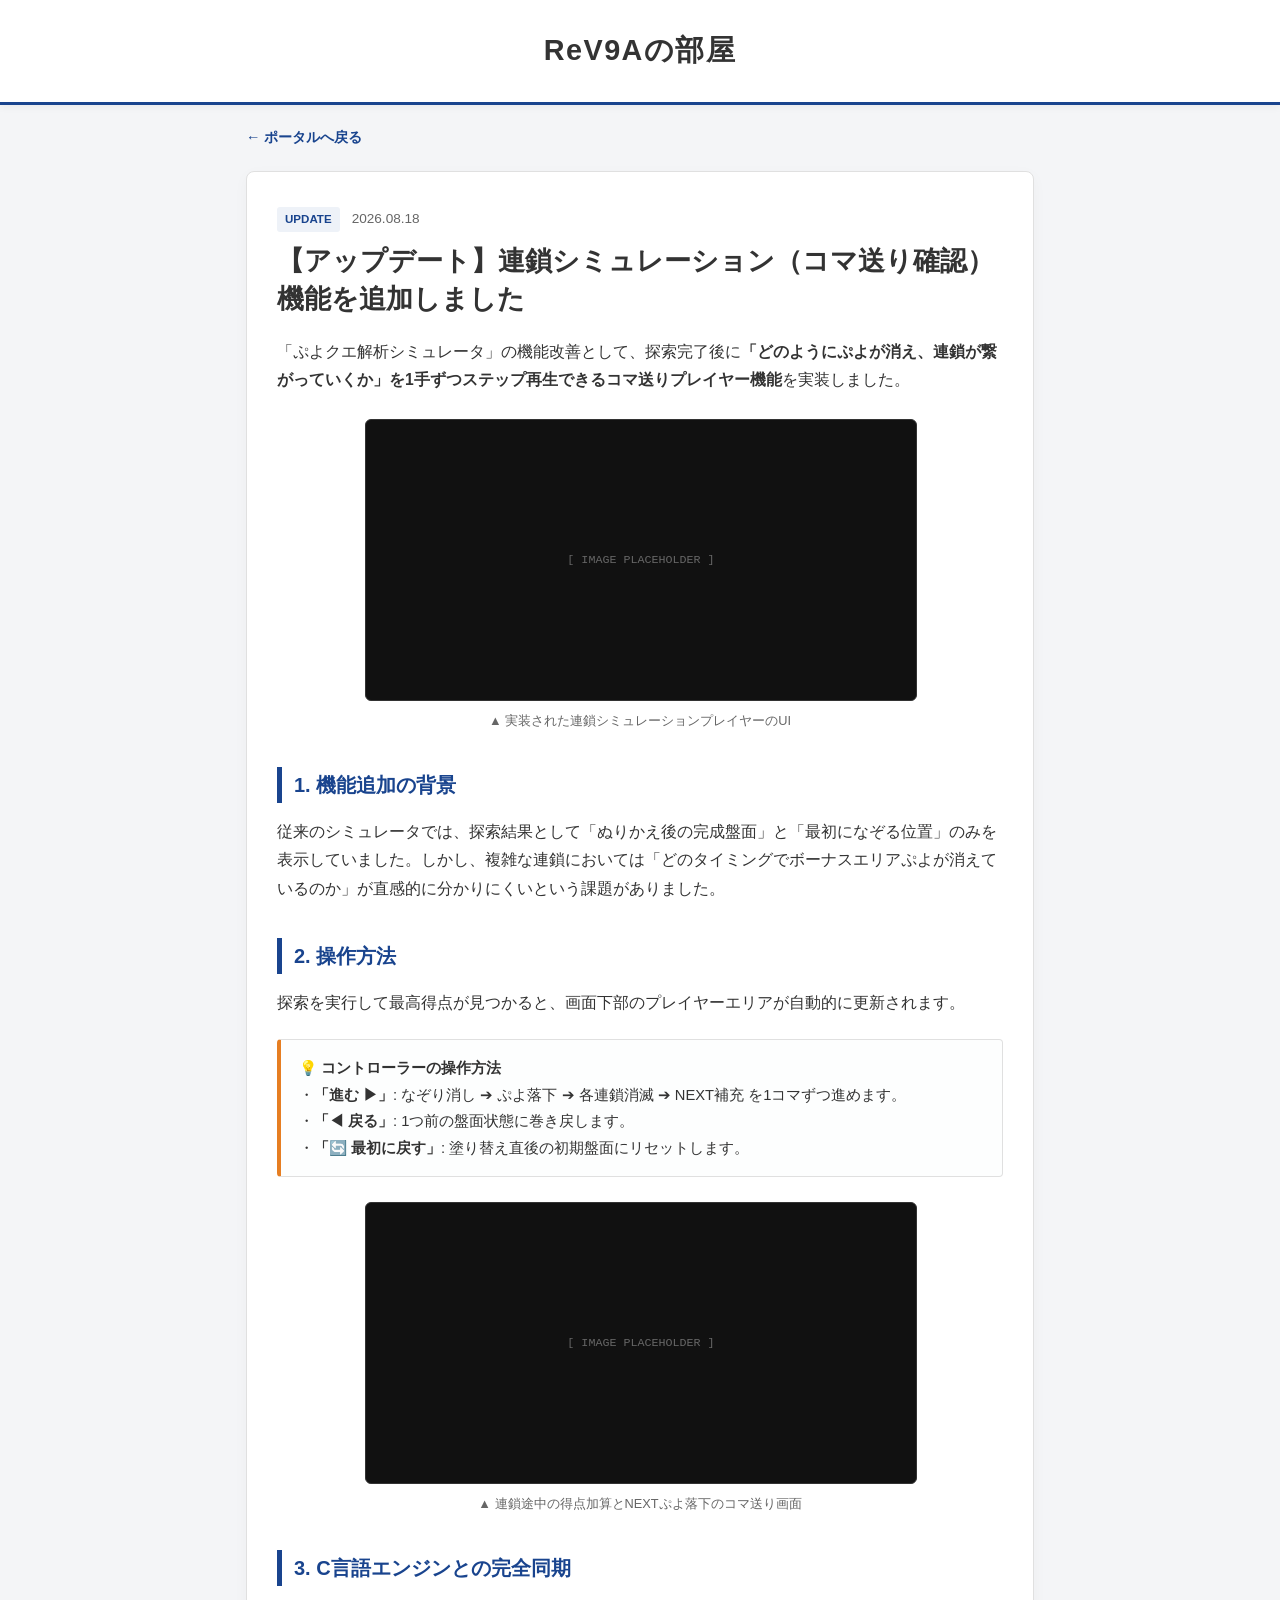
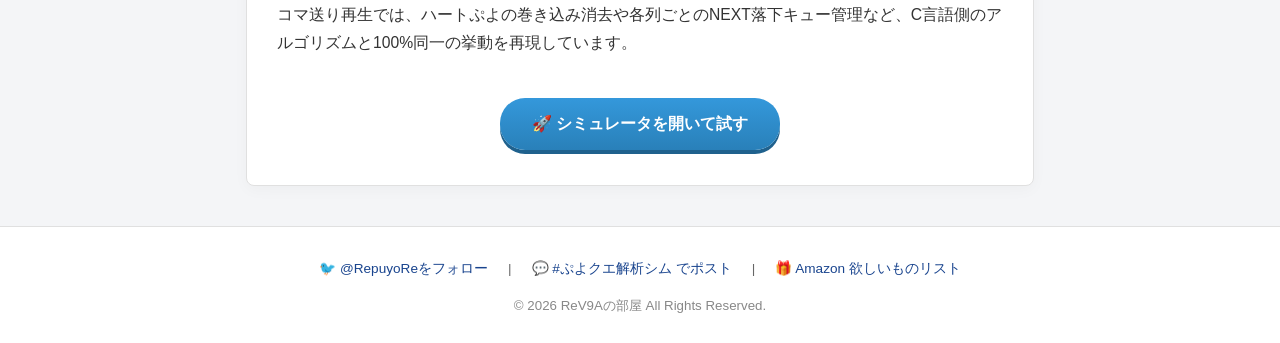
==== news20260818.html @ afbbd6d9 "Update news20260818.html" ====
<!doctype html>
<html lang="ja">
<head>
    <meta charset="utf-8">
    <meta name="viewport" content="width=device-width, initial-scale=1.0, viewport-fit=cover">
    <title>【アップデート】連鎖シミュレーション（コマ送り確認）機能を追加しました | ReV9Aの部屋</title>
    <!-- 🚀 ここで news.css を読み込む -->
    <link rel="stylesheet" href="news.css">
</head>
<body>

    <!-- ヘッダー -->
    <header>
        <div class="wrap">
            <a href="index.html" class="site-title">ReV9Aの部屋</a>
        </div>
    </header>

    <main class="wrap">
        <div class="nav-back">
            <a href="index.html">← ポータルへ戻る</a>
        </div>

        <article class="article-container">
            <!-- 🏷️ タグと日付 -->
            <div class="post-meta">
                <span class="post-tag">UPDATE</span>
                <time>2026.08.18</time>
            </div>

            <!-- 📝 記事タイトル -->
            <h1 class="entry-title">【アップデート】連鎖シミュレーション（コマ送り確認）機能を追加しました</h1>

            <p>
                「ぷよクエ解析シミュレータ」の機能改善として、探索完了後に<strong>「どのようにぷよが消え、連鎖が繋がっていくか」を1手ずつステップ再生できるコマ送りプレイヤー機能</strong>を実装しました。
            </p>

            <!-- 🖼️ 写真・画像エリア（class="img-box" で囲むだけ） -->
            <div class="img-box">
                <div class="box">[ IMAGE PLACEHOLDER ]</div>
                <div class="caption">▲ 実装された連鎖シミュレーションプレイヤーのUI</div>
            </div>

            <h2>1. 機能追加の背景</h2>
            <p>
                従来のシミュレータでは、探索結果として「ぬりかえ後の完成盤面」と「最初になぞる位置」のみを表示していました。しかし、複雑な連鎖においては「どのタイミングでボーナスエリアぷよが消えているのか」が直感的に分かりにくいという課題がありました。
            </p>

            <h2>2. 操作方法</h2>
            <p>
                探索を実行して最高得点が見つかると、画面下部のプレイヤーエリアが自動的に更新されます。
            </p>

            <!-- 💡 操作方法・ハイライト枠（class="info-box" で囲むだけ） -->
            <div class="info-box">
                <strong>💡 コントローラーの操作方法</strong><br>
                ・<strong>「進む ▶」</strong>: なぞり消し ➔ ぷよ落下 ➔ 各連鎖消滅 ➔ NEXT補充 を1コマずつ進めます。<br>
                ・<strong>「◀ 戻る」</strong>: 1つ前の盤面状態に巻き戻します。<br>
                ・<strong>「🔄 最初に戻す」</strong>: 塗り替え直後の初期盤面にリセットします。
            </div>

            <!-- 🖼️ 写真・画像エリア 2 -->
            <div class="img-box">
                <div class="box">[ IMAGE PLACEHOLDER ]</div>
                <div class="caption">▲ 連鎖途中の得点加算とNEXTぷよ落下のコマ送り画面</div>
            </div>

            <h2>3. C言語エンジンとの完全同期</h2>
            <p>
                コマ送り再生では、ハートぷよの巻き込み消去や各列ごとのNEXT落下キュー管理など、C言語側のアルゴリズムと100%同一の挙動を再現しています。
            </p>

            <!-- 🚀 シミュレータを開くリンク（class="sim-btn" で置くだけ） -->
            <div class="btn-area">
                <a href="puyotukai.html" class="sim-btn">🚀 シミュレータを開いて試す</a>
            </div>
        </article>
    </main>

    <!-- フッター -->
    <footer>
        <div class="wrap">
            <div class="footer-links">
                <a href="https://twitter.com/intent/follow?screen_name=RepuyoRe" target="_blank" rel="noopener noreferrer">🐦 @RepuyoReをフォロー</a>
                <span>|</span>
                <a href="https://twitter.com/intent/tweet?hashtags=ぷよクエ解析シム" target="_blank" rel="noopener noreferrer">💬 #ぷよクエ解析シム でポスト</a>
                <span>|</span>
                <a href="https://www.amazon.jp/hz/wishlist/ls/3PSSCX0U53CZP?ref_=wl_share" target="_blank" rel="noopener noreferrer">🎁 Amazon 欲しいものリスト</a>
            </div>
            <p class="copyright">© 2026 ReV9Aの部屋 All Rights Reserved.</p>
        </div>
    </footer>

</body>
</html>
---- news.css ----
/* ==========================================================================
   ReV9Aの部屋 - 記事共通スタイル (news.css)
   ========================================================================== */

:root {
    --key-color: #19448e;
    --bg-color: #f4f5f7;
    --card-bg: #ffffff;
    --text-color: #333333;
    --sub-text: #666666;
    --border-color: #e0e0e0;
    --hover-border: #f6a068;
    --accent-orange: #e67e22;
}

html {
    scroll-behavior: smooth;
}

body {
    margin: 0;
    padding: 0;
    background-color: var(--bg-color);
    color: var(--text-color);
    font-family: -apple-system, BlinkMacSystemFont, "Helvetica Neue", "Yu Gothic", YuGothic, Arial, sans-serif;
    line-height: 1.8;
}

a {
    text-decoration: none;
    color: inherit;
}

.wrap {
    max-width: 820px;
    margin: 0 auto;
    padding: 0 16px;
    box-sizing: border-box;
}

/* === ヘッダー === */
header {
    background-color: #ffffff;
    border-bottom: 3px solid var(--key-color);
    padding: 25px 0;
    text-align: center;
    box-shadow: 0 2px 8px rgba(0,0,0,0.05);
}

.site-title {
    margin: 0;
    font-size: 1.8em;
    font-weight: bold;
    color: var(--text-color);
    letter-spacing: 0.05em;
}

/* === 記事本体の白い枠 === */
.article-container {
    background: var(--card-bg);
    border: 1px solid var(--border-color);
    border-radius: 8px;
    padding: 35px 30px;
    margin: 20px auto 40px auto;
    box-shadow: 0 4px 15px rgba(0,0,0,0.03);
    box-sizing: border-box;
}

/* === メタ情報（タグ・日付） === */
.post-meta {
    font-size: 0.85em;
    color: var(--sub-text);
    display: flex;
    gap: 12px;
    align-items: center;
    margin-bottom: 10px;
}

.post-tag {
    background: #eef2f8;
    color: var(--key-color);
    padding: 2px 8px;
    border-radius: 3px;
    font-weight: bold;
    font-size: 0.85em;
}

/* === 記事タイトル・見出し・本文 === */
.entry-title {
    font-size: 1.7em;
    line-height: 1.4;
    color: var(--text-color);
    margin: 0 0 20px 0;
    font-weight: bold;
}

h2 {
    font-size: 1.25em;
    color: var(--key-color);
    border-left: 5px solid var(--key-color);
    padding-left: 12px;
    margin: 35px 0 15px 0;
}

h3 {
    font-size: 1.1em;
    margin: 25px 0 10px 0;
    color: #2c3e50;
}

p {
    margin: 0 0 1.4em 0;
    font-size: 0.98em;
}

ul, ol {
    margin: 0 0 1.4em 0;
    padding-left: 24px;
}

li {
    margin-bottom: 6px;
}

/* === ① 写真・画像エリア（黒四角） === */
.img-box {
    margin: 25px auto;
    text-align: center;
    max-width: 550px;
}

.img-box .box {
    width: 100%;
    height: 280px;
    background-color: #111111;
    border-radius: 6px;
    display: flex;
    align-items: center;
    justify-content: center;
    color: #666666;
    font-family: monospace;
    font-size: 0.9em;
    border: 1px solid #333333;
}

.img-box .caption {
    font-size: 0.8em;
    color: var(--sub-text);
    margin-top: 8px;
}

/* === ② 操作方法・ハイライト枠 === */
.info-box {
    background: #fdfefe;
    border: 1px solid var(--border-color);
    border-left: 4px solid var(--accent-orange);
    padding: 15px 18px;
    border-radius: 4px;
    margin: 20px 0;
    font-size: 0.92em;
}

/* === ③ シミュレータを開くボタン === */
.btn-area {
    text-align: center;
    margin-top: 40px;
}

.sim-btn {
    background: linear-gradient(to bottom, #3498db, #2980b9);
    color: #ffffff !important;
    padding: 12px 32px;
    border-radius: 25px;
    font-weight: bold;
    display: inline-block;
    box-shadow: 0 4px #1f618d;
    transition: transform 0.1s;
}

.sim-btn:active {
    transform: translateY(2px);
    box-shadow: 0 2px #1f618d;
}

/* === パンくずリンク === */
.nav-back {
    margin: 20px 0 10px 0;
    font-size: 0.9em;
}

.nav-back a {
    color: var(--key-color);
    font-weight: bold;
}

.nav-back a:hover {
    text-decoration: underline;
}

/* === フッター === */
footer {
    background-color: #ffffff;
    border-top: 1px solid var(--border-color);
    padding: 30px 0 25px 0;
    text-align: center;
    font-size: 0.85em;
    color: var(--sub-text);
}

.footer-links {
    display: flex;
    justify-content: center;
    gap: 20px;
    margin-bottom: 12px;
    flex-wrap: wrap;
}

.footer-links a {
    color: var(--key-color);
    font-weight: 500;
}

.footer-links a:hover {
    text-decoration: underline;
}

.copyright {
    margin: 0;
    color: #888888;
}

/* === スマホ表示調整 === */
@media screen and (max-width: 600px) {
    .article-container { padding: 25px 18px; }
    .entry-title { font-size: 1.4em; }
    .img-box .box { height: 200px; }
}
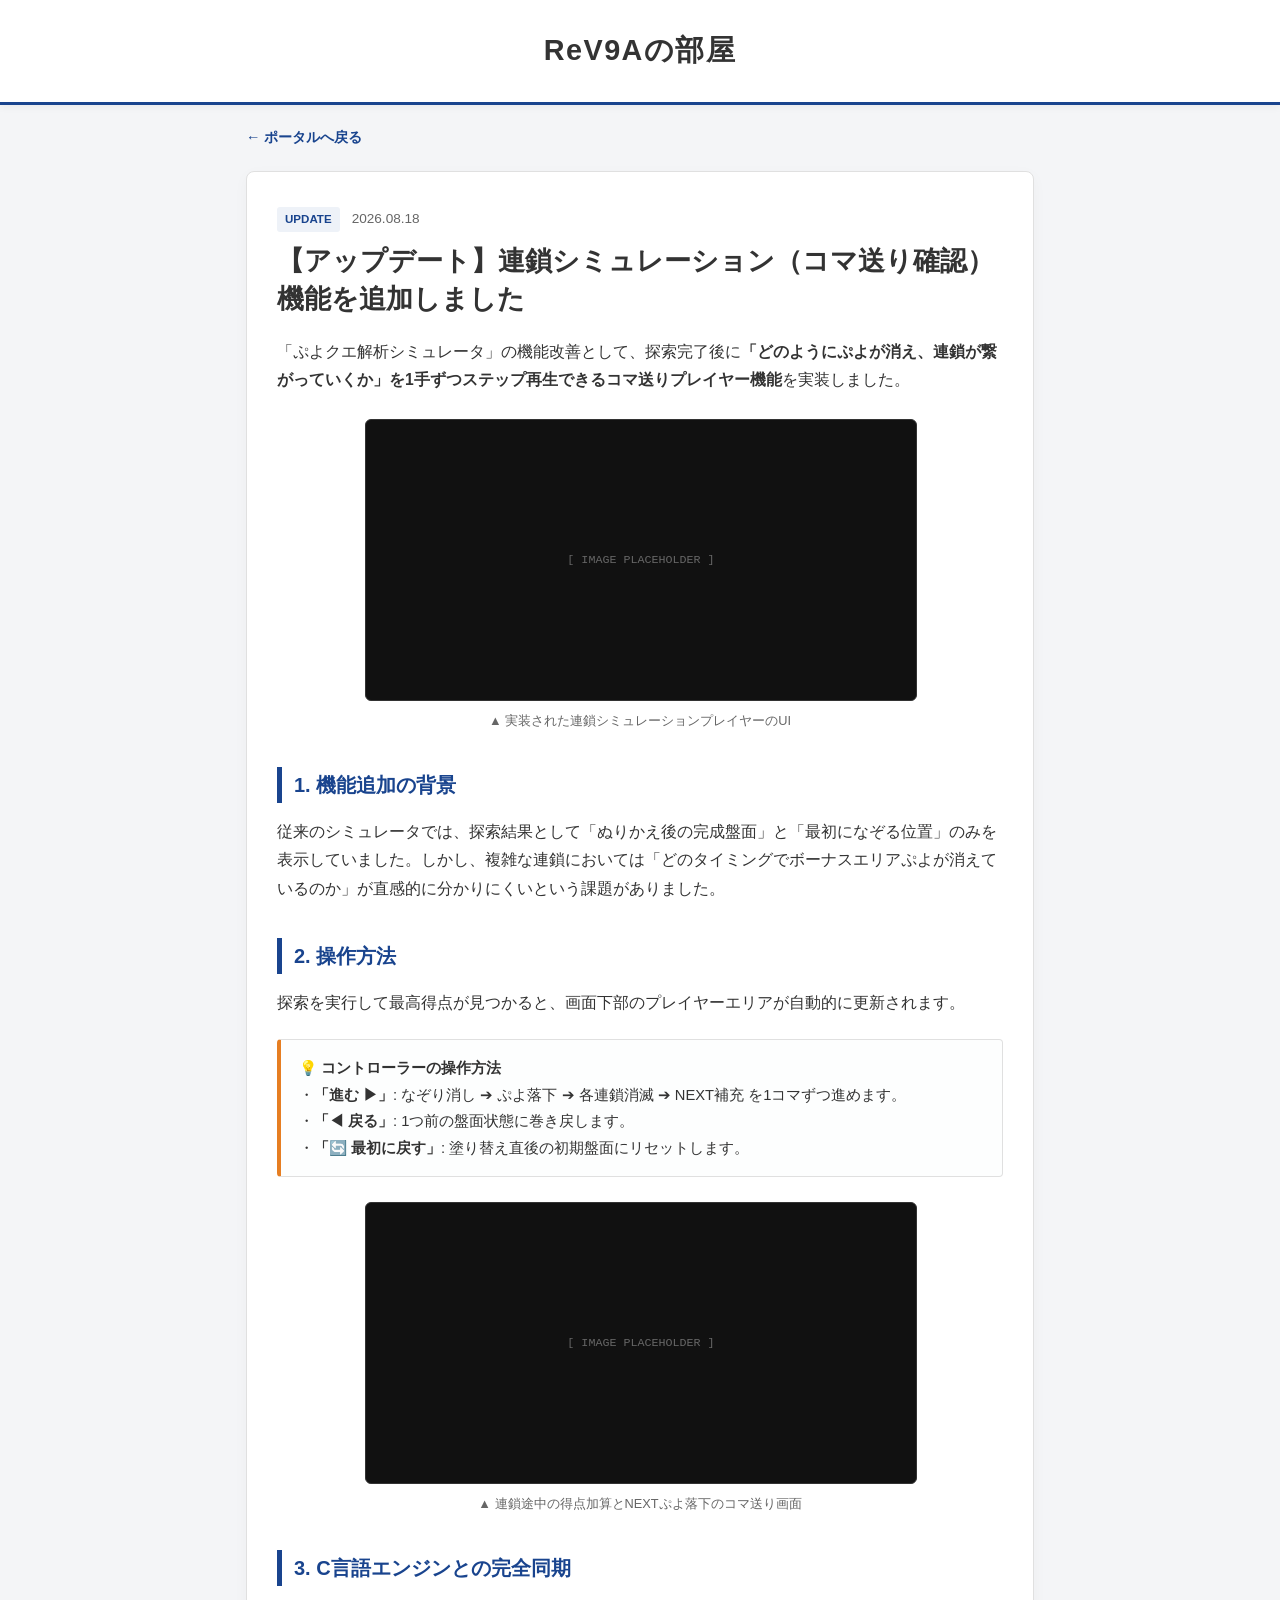
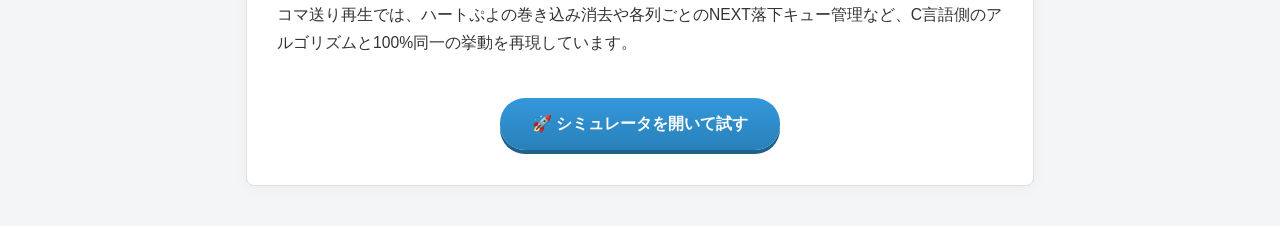
==== commit 18b2dd0b: "Update news20260818.html" ====
--- a/news20260818.html
+++ b/news20260818.html
@@ -77,19 +77,6 @@
         </article>
     </main>
 
-    <!-- フッター -->
-    <footer>
-        <div class="wrap">
-            <div class="footer-links">
-                <a href="https://twitter.com/intent/follow?screen_name=RepuyoRe" target="_blank" rel="noopener noreferrer">🐦 @RepuyoReをフォロー</a>
-                <span>|</span>
-                <a href="https://twitter.com/intent/tweet?hashtags=ぷよクエ解析シム" target="_blank" rel="noopener noreferrer">💬 #ぷよクエ解析シム でポスト</a>
-                <span>|</span>
-                <a href="https://www.amazon.jp/hz/wishlist/ls/3PSSCX0U53CZP?ref_=wl_share" target="_blank" rel="noopener noreferrer">🎁 Amazon 欲しいものリスト</a>
-            </div>
-            <p class="copyright">© 2026 ReV9Aの部屋 All Rights Reserved.</p>
-        </div>
-    </footer>
-
+    
 </body>
 </html>
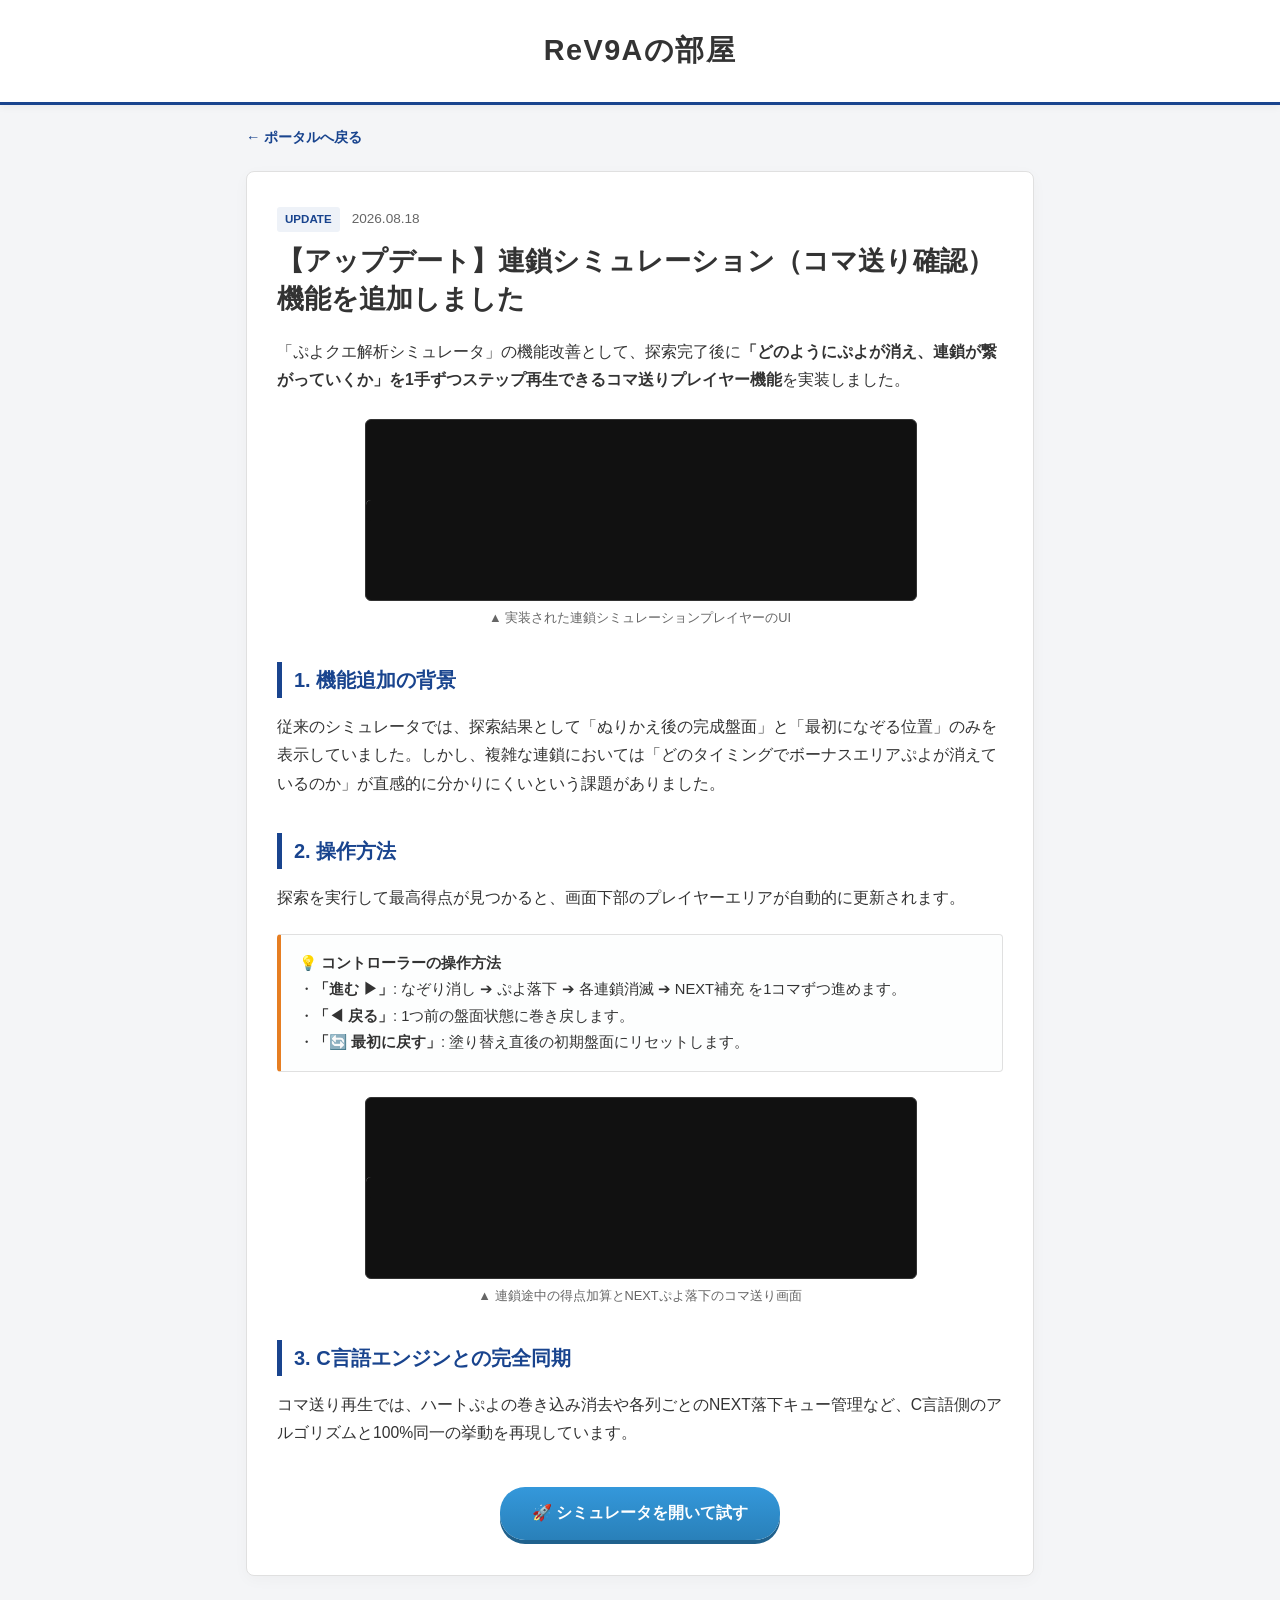
==== commit cd9137ac: "Update news20260818.html" ====
--- a/news20260818.html
+++ b/news20260818.html
@@ -35,9 +35,11 @@
                 「ぷよクエ解析シミュレータ」の機能改善として、探索完了後に<strong>「どのようにぷよが消え、連鎖が繋がっていくか」を1手ずつステップ再生できるコマ送りプレイヤー機能</strong>を実装しました。
             </p>
 
-            <!-- 🖼️ 写真・画像エリア（class="img-box" で囲むだけ） -->
+            <!-- 🖼️ 写真・画像エリア 1 -->
             <div class="img-box">
-                <div class="box">[ IMAGE PLACEHOLDER ]</div>
+                <div class="box">
+                    <img src="images/sim_ui.png" alt="実装された連鎖シミュレーションプレイヤーのUI">
+                </div>
                 <div class="caption">▲ 実装された連鎖シミュレーションプレイヤーのUI</div>
             </div>
 
@@ -61,7 +63,9 @@
 
             <!-- 🖼️ 写真・画像エリア 2 -->
             <div class="img-box">
-                <div class="box">[ IMAGE PLACEHOLDER ]</div>
+                <div class="box">
+                    <img src="images/sim_step.png" alt="連鎖途中の得点加算とNEXTぷよ落下のコマ送り画面">
+                </div>
                 <div class="caption">▲ 連鎖途中の得点加算とNEXTぷよ落下のコマ送り画面</div>
             </div>
 
--- a/news.css
+++ b/news.css
@@ -122,16 +122,17 @@
     margin-bottom: 6px;
 }
 
-/* === ① 写真・画像エリア（黒四角） === */
+/* === 写真・画像エリア（横幅基準で自動調整） === */
 .img-box {
     margin: 25px auto;
     text-align: center;
     max-width: 550px;
+    width: 100%;
 }
 
 .img-box .box {
     width: 100%;
-    height: 280px;
+    min-height: 180px;
     background-color: #111111;
     border-radius: 6px;
     display: flex;
@@ -141,13 +142,47 @@
     font-family: monospace;
     font-size: 0.9em;
     border: 1px solid #333333;
+    overflow: hidden;
+    position: relative;
+}
+
+/* 正常に読み込めた画像 */
+.img-box .box img {
+    width: 100%;
+    height: auto;
+    display: block;
+    border-radius: 5px;
+    position: relative;
+    z-index: 1;
+}
+
+/* 💡 画像が見つからない/壊れている時に黒四角と文字を生成 */
+.img-box .box img::before {
+    content: "[ IMAGE PLACEHOLDER ]";
+    display: flex;
+    align-items: center;
+    justify-content: center;
+    position: absolute;
+    top: 0;
+    left: 0;
+    width: 100%;
+    height: 100%;
+    min-height: 180px;
+    background-color: #111111;
+    color: #666666;
+    font-family: monospace;
+    font-size: 0.9em;
+    z-index: 2;
 }
 
 .img-box .caption {
     font-size: 0.8em;
     color: var(--sub-text);
     margin-top: 8px;
-}
+    line-height: 1.4;
+}
+
+
 
 /* === ② 操作方法・ハイライト枠 === */
 .info-box {
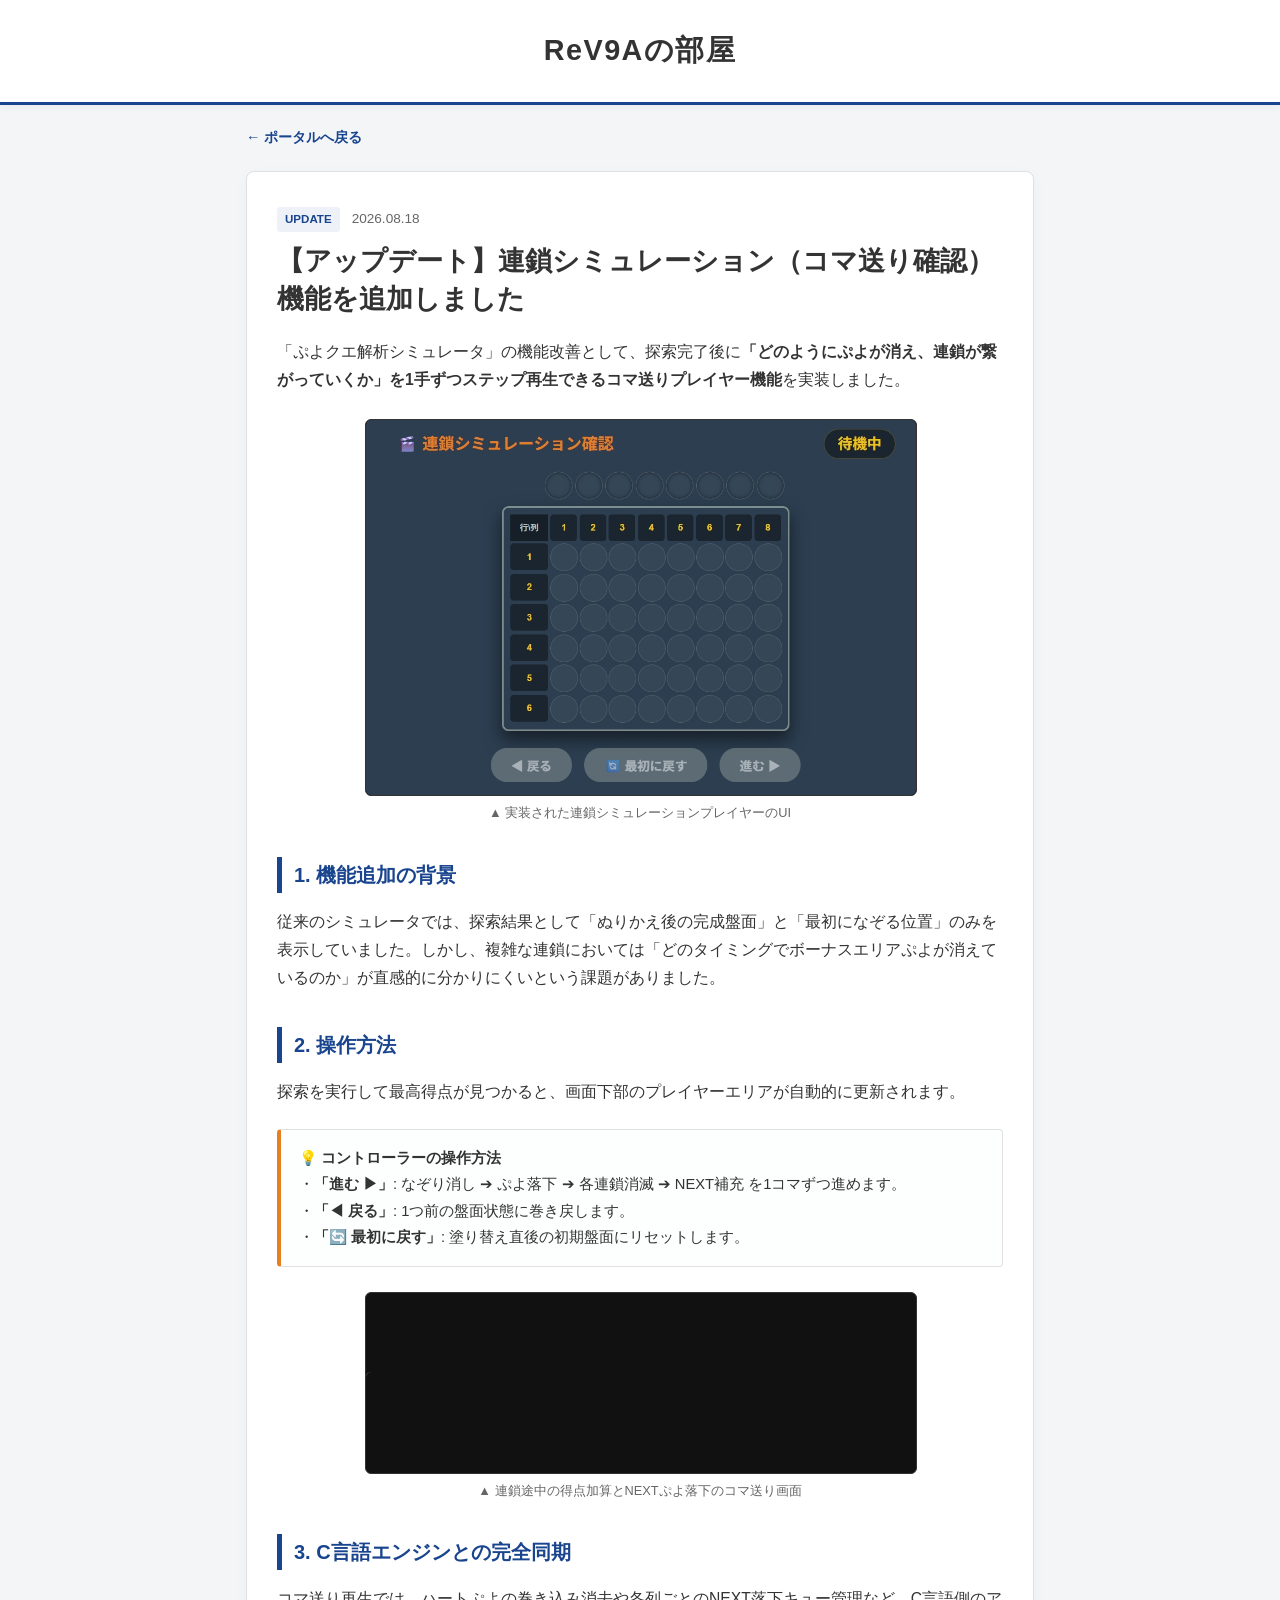
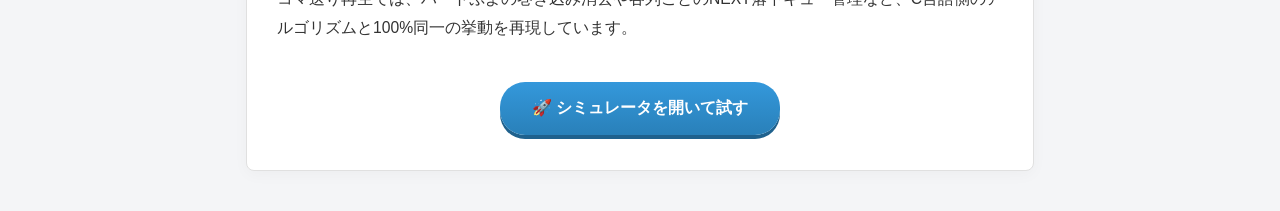
==== commit cce1f91f: "Update news20260818.html" ====
--- a/news20260818.html
+++ b/news20260818.html
@@ -38,7 +38,7 @@
             <!-- 🖼️ 写真・画像エリア 1 -->
             <div class="img-box">
                 <div class="box">
-                    <img src="images/sim_ui.png" alt="実装された連鎖シミュレーションプレイヤーのUI">
+                    <img src="image/スクリーンショット_19-8-2026_151921_re-v9-a-s-room-mt5byih5v-t104-osakas-projects.vercel.app.jpeg" alt="実装された連鎖シミュレーションプレイヤーのUI">
                 </div>
                 <div class="caption">▲ 実装された連鎖シミュレーションプレイヤーのUI</div>
             </div>
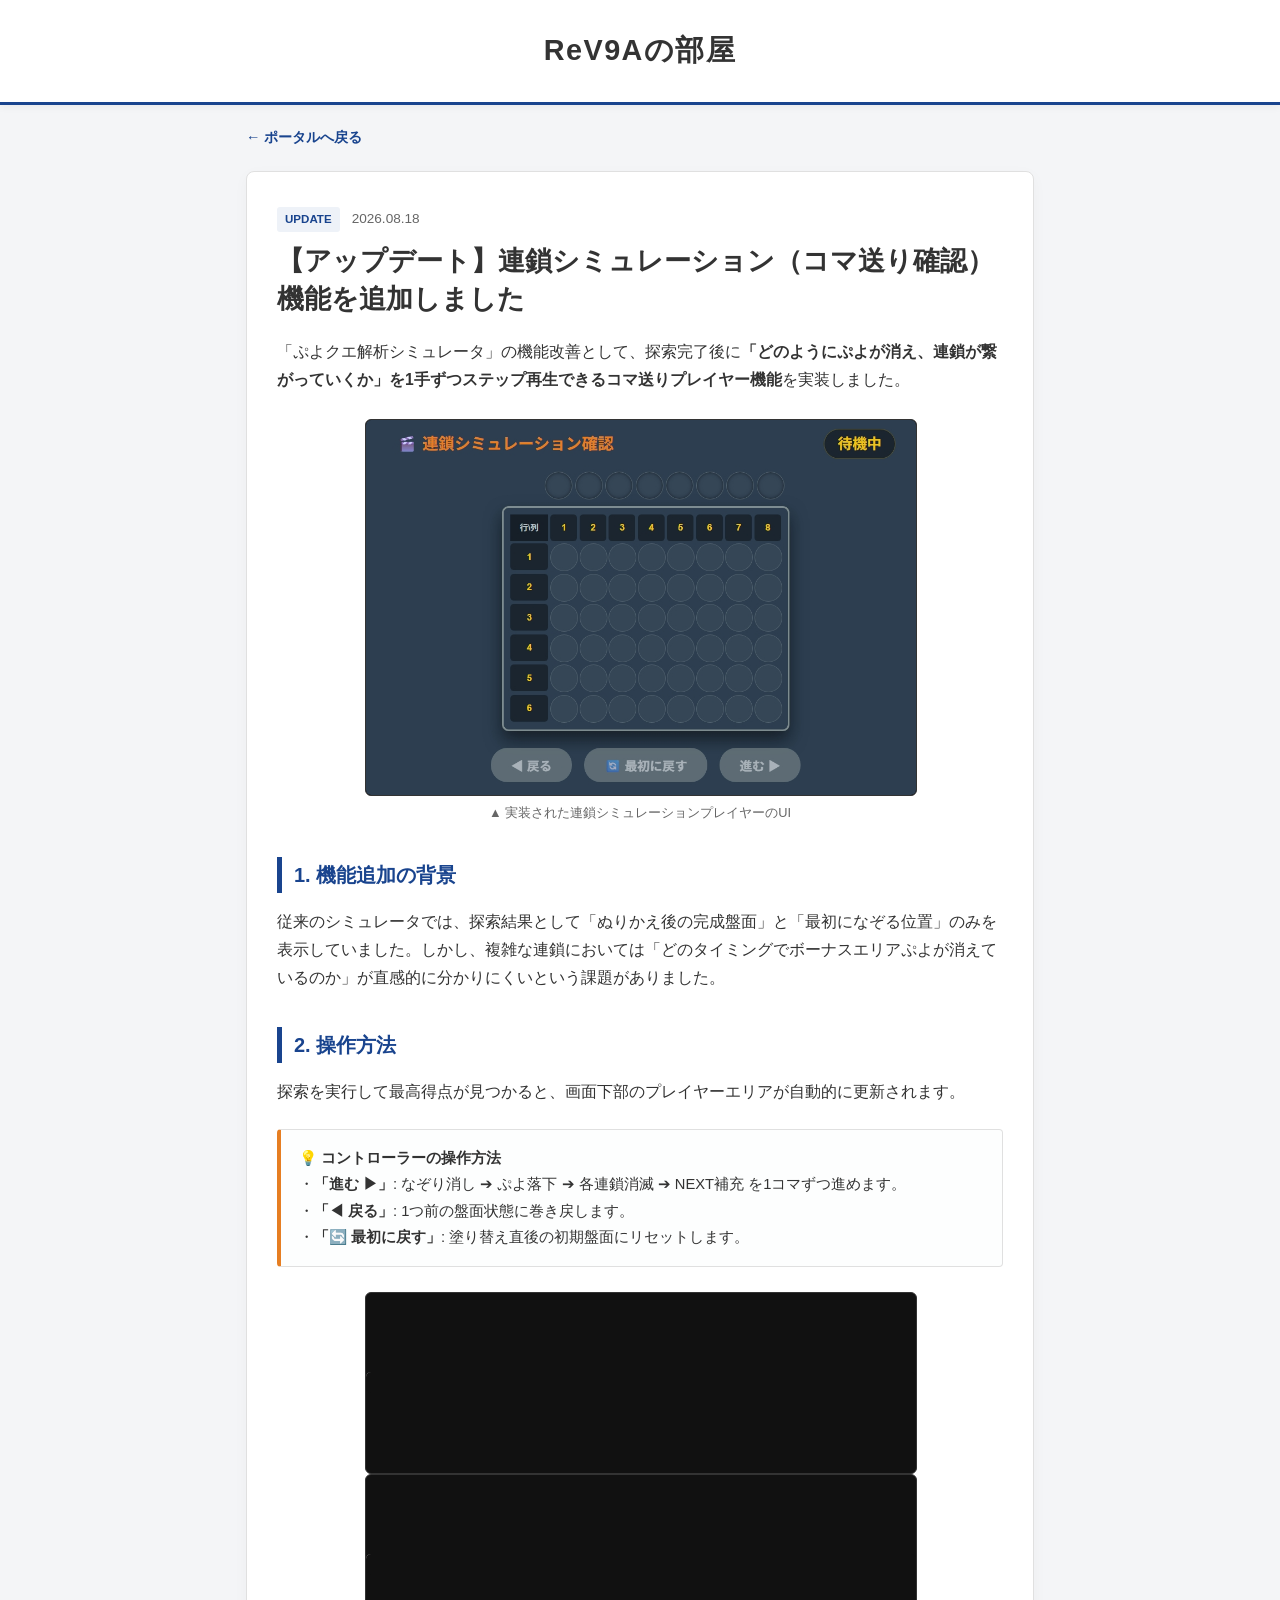
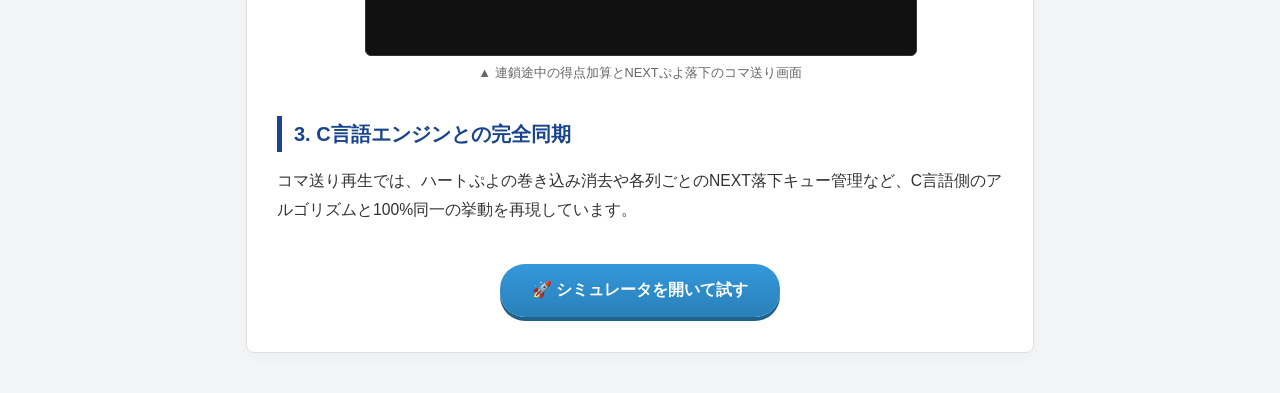
==== commit dac61414: "Update news20260818.html" ====
--- a/news20260818.html
+++ b/news20260818.html
@@ -64,7 +64,10 @@
             <!-- 🖼️ 写真・画像エリア 2 -->
             <div class="img-box">
                 <div class="box">
-                    <img src="images/sim_step.png" alt="連鎖途中の得点加算とNEXTぷよ落下のコマ送り画面">
+                    <img src="images/sim_step1.png" alt="連鎖途中の画面1">
+                </div>
+                <div class="box">
+                    <img src="images/sim_step2.png" alt="連鎖途中の画面2">
                 </div>
                 <div class="caption">▲ 連鎖途中の得点加算とNEXTぷよ落下のコマ送り画面</div>
             </div>
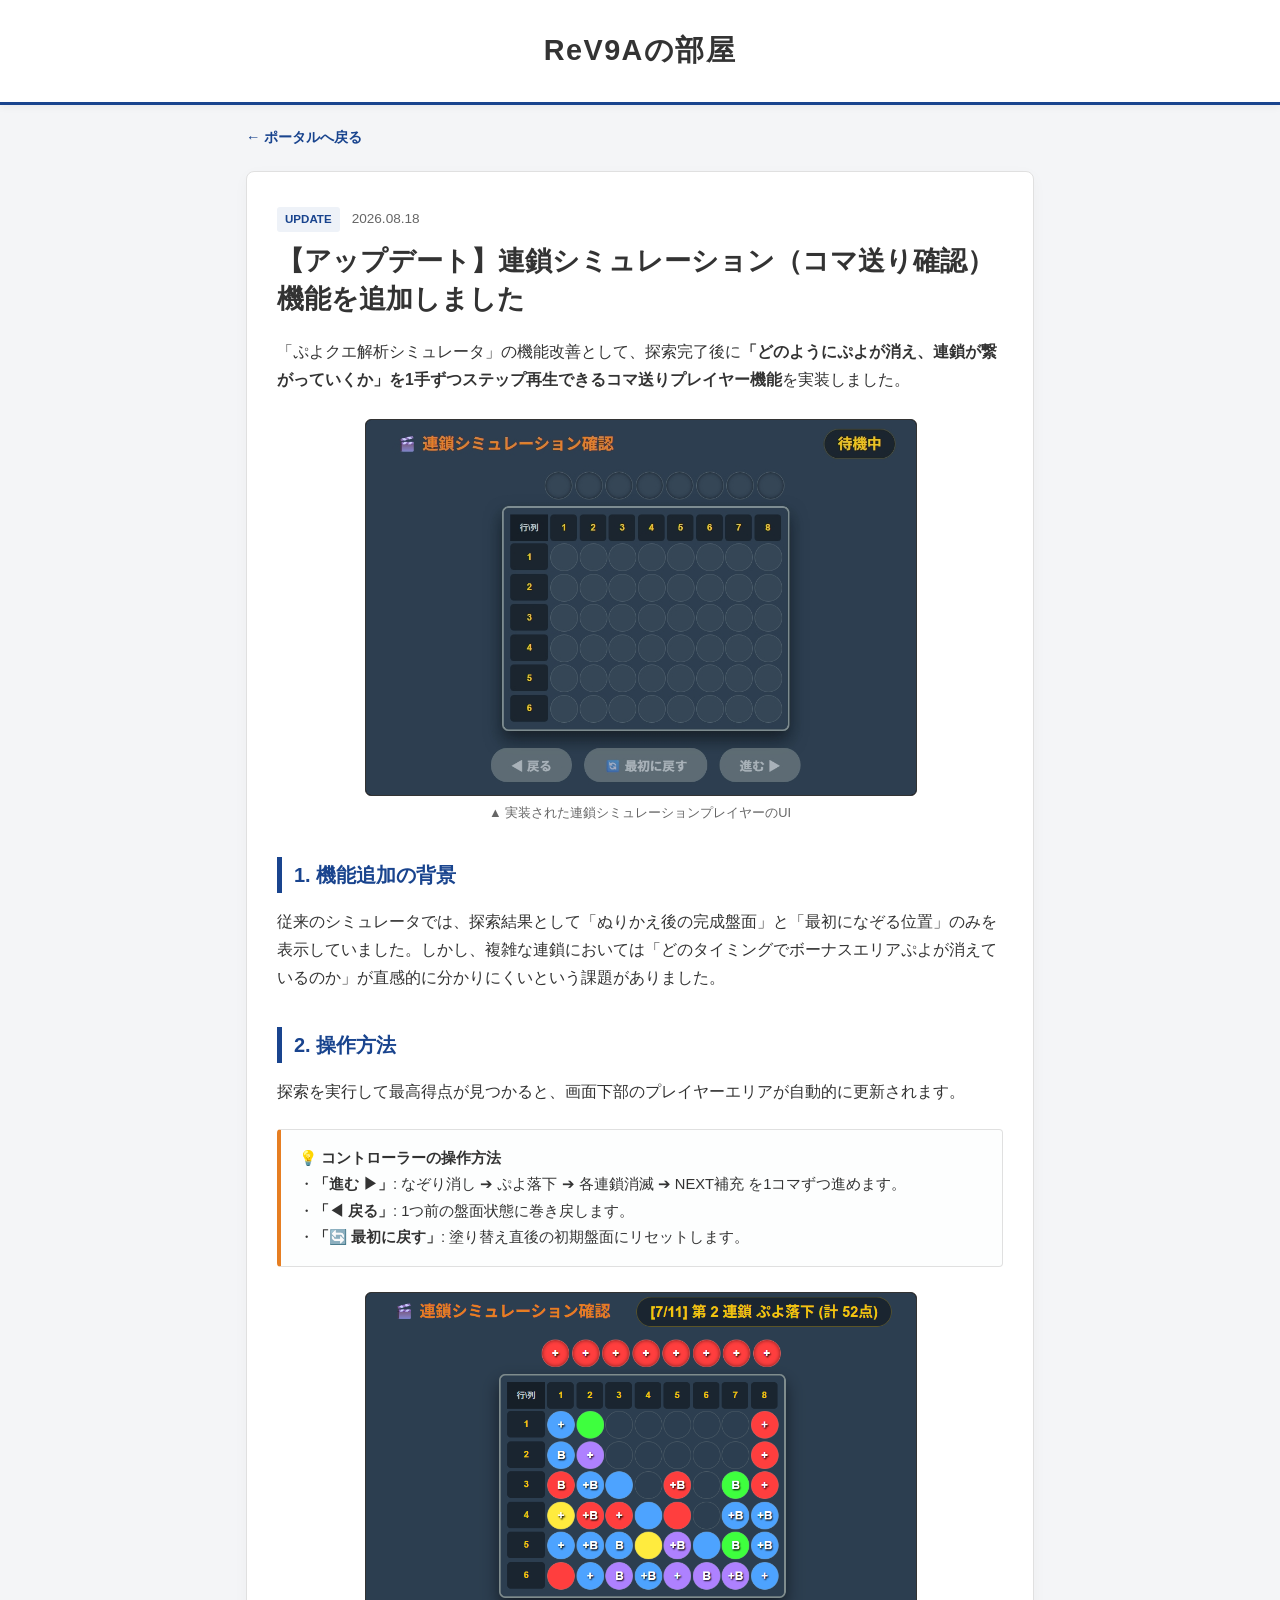
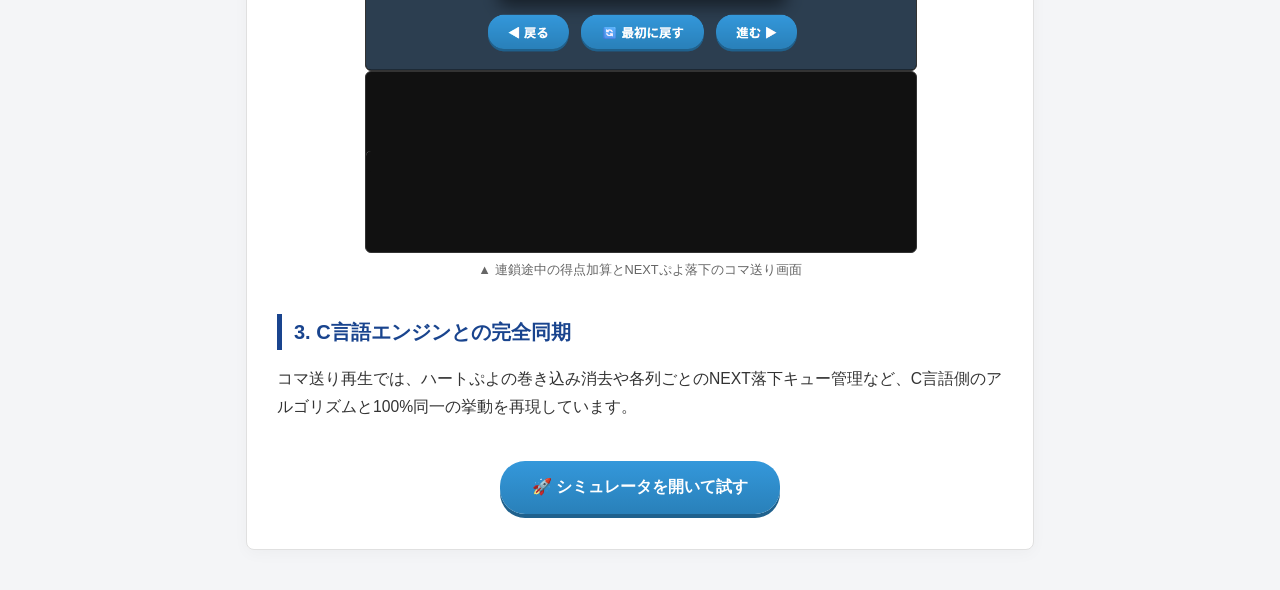
==== commit 0b7ec9b6: "Update news20260818.html" ====
--- a/news20260818.html
+++ b/news20260818.html
@@ -64,7 +64,7 @@
             <!-- 🖼️ 写真・画像エリア 2 -->
             <div class="img-box">
                 <div class="box">
-                    <img src="images/sim_step1.png" alt="連鎖途中の画面1">
+                    <img src="image/スクリーンショット 2026-08-19 152418.png" alt="連鎖途中の画面1">
                 </div>
                 <div class="box">
                     <img src="images/sim_step2.png" alt="連鎖途中の画面2">
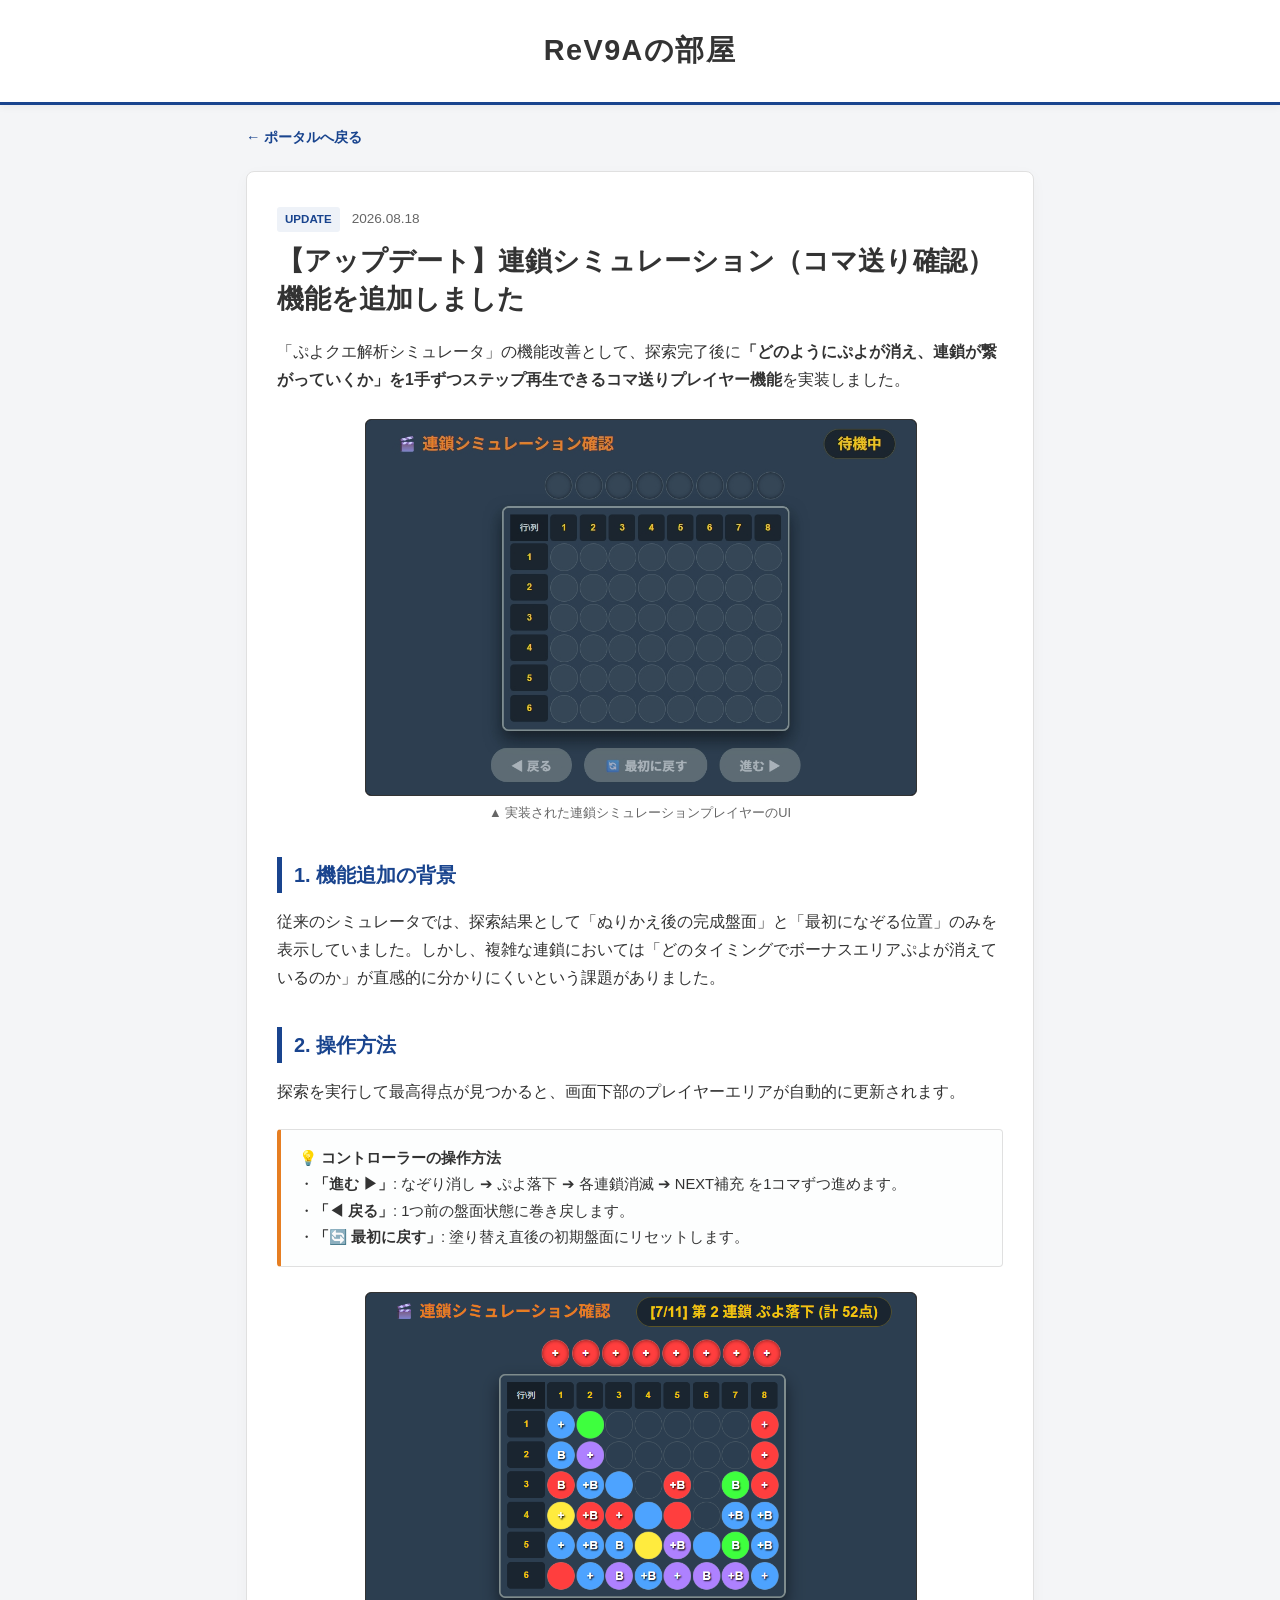
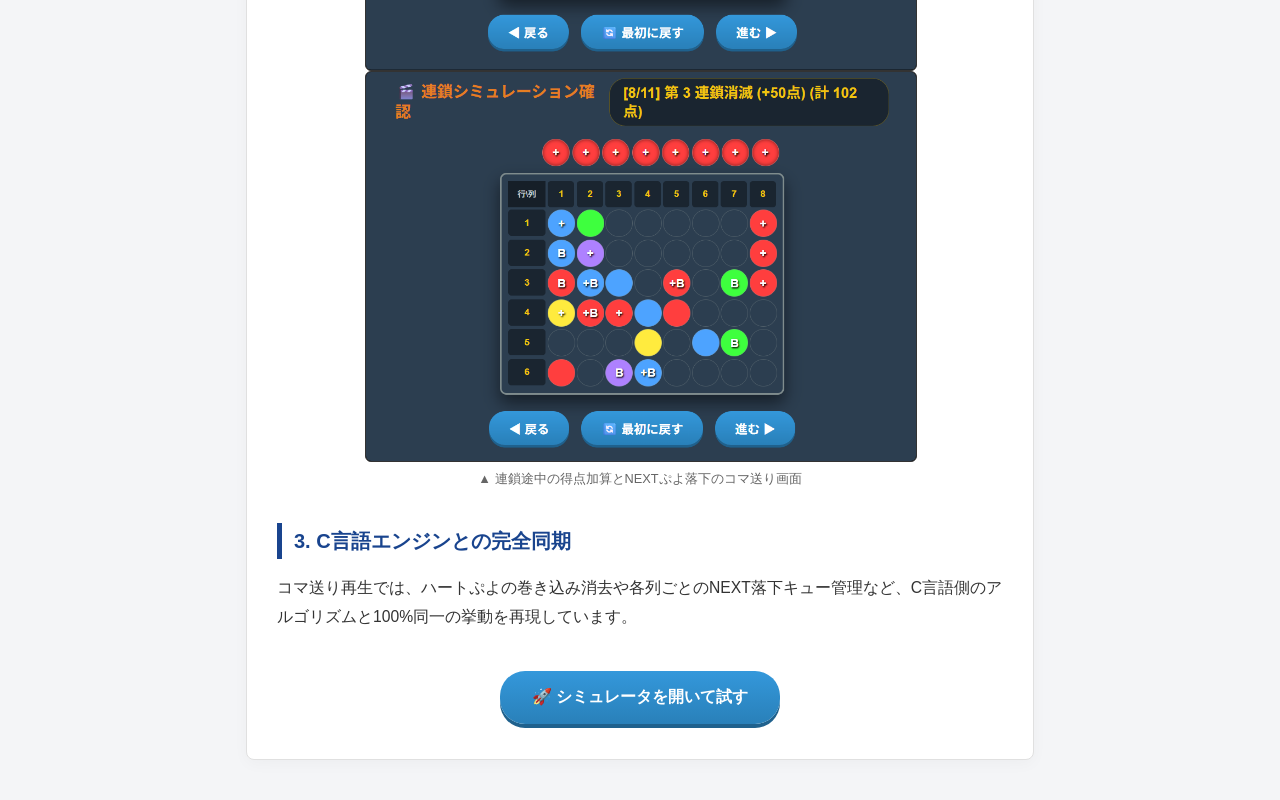
==== commit 14307a0b: "Update news20260818.html" ====
--- a/news20260818.html
+++ b/news20260818.html
@@ -67,7 +67,7 @@
                     <img src="image/スクリーンショット 2026-08-19 152418.png" alt="連鎖途中の画面1">
                 </div>
                 <div class="box">
-                    <img src="images/sim_step2.png" alt="連鎖途中の画面2">
+                    <img src="image/スクリーンショット 2026-08-19 152432.png" alt="連鎖途中の画面2">
                 </div>
                 <div class="caption">▲ 連鎖途中の得点加算とNEXTぷよ落下のコマ送り画面</div>
             </div>
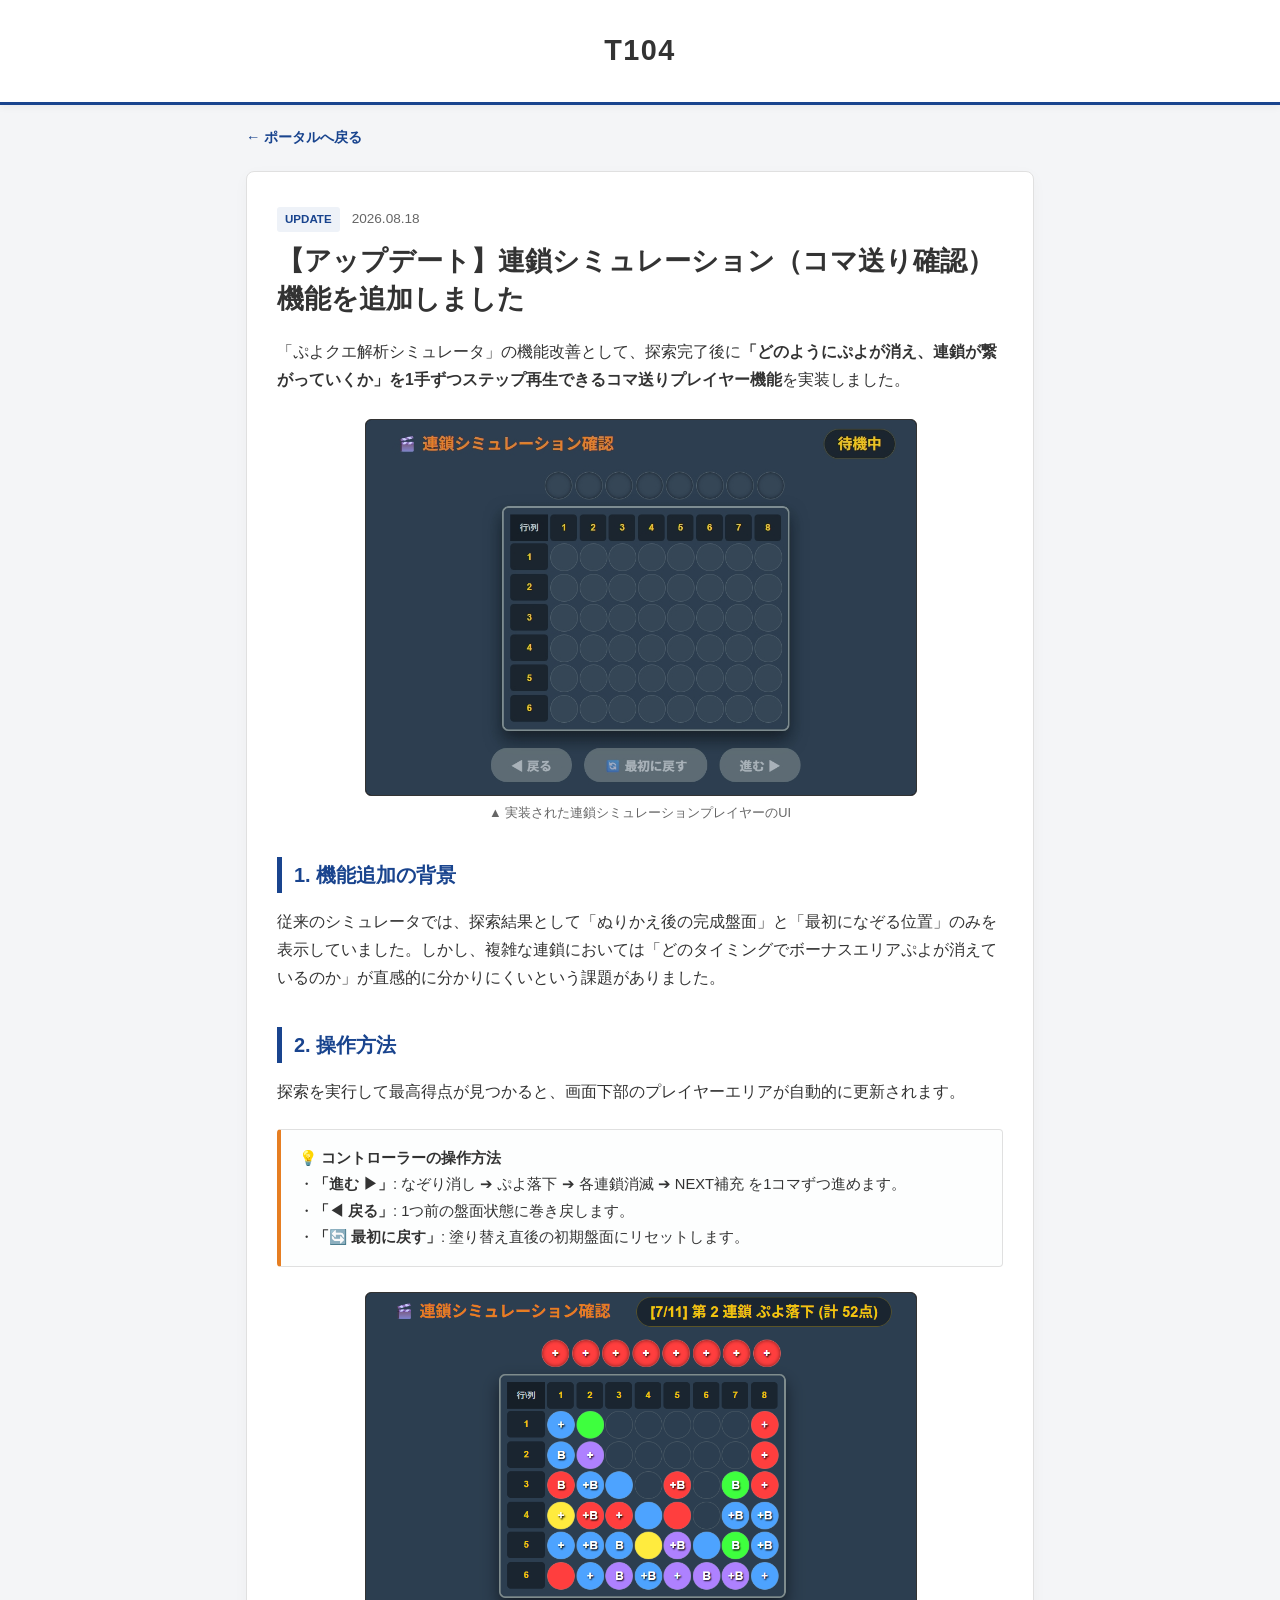
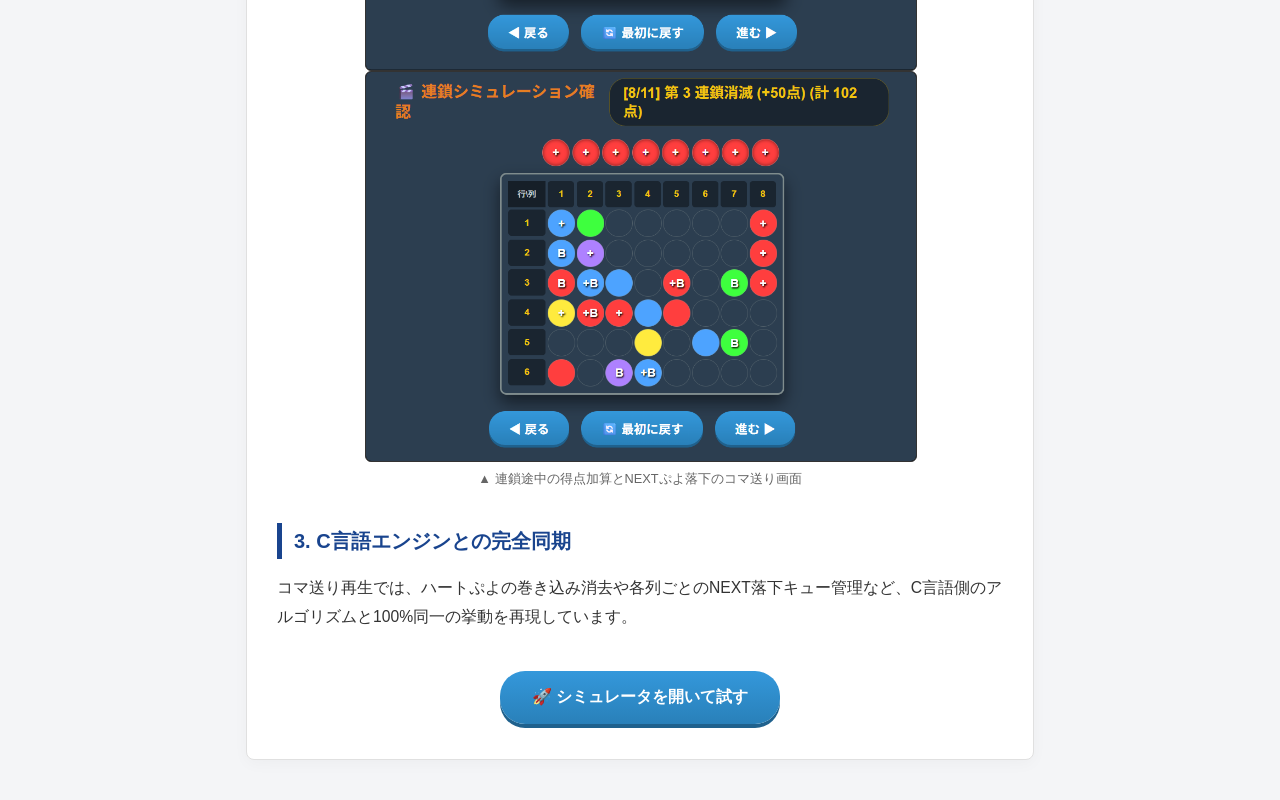
==== commit 5cd5c783: "Update news20260818.html" ====
--- a/news20260818.html
+++ b/news20260818.html
@@ -3,7 +3,7 @@
 <head>
     <meta charset="utf-8">
     <meta name="viewport" content="width=device-width, initial-scale=1.0, viewport-fit=cover">
-    <title>【アップデート】連鎖シミュレーション（コマ送り確認）機能を追加しました | ReV9Aの部屋</title>
+    <title>【アップデート】連鎖シミュレーション（コマ送り確認）機能を追加しました </title>
     <!-- 🚀 ここで news.css を読み込む -->
     <link rel="stylesheet" href="news.css">
 </head>
@@ -12,7 +12,7 @@
     <!-- ヘッダー -->
     <header>
         <div class="wrap">
-            <a href="index.html" class="site-title">ReV9Aの部屋</a>
+            <a href="index.html" class="site-title">T104</a>
         </div>
     </header>
 
